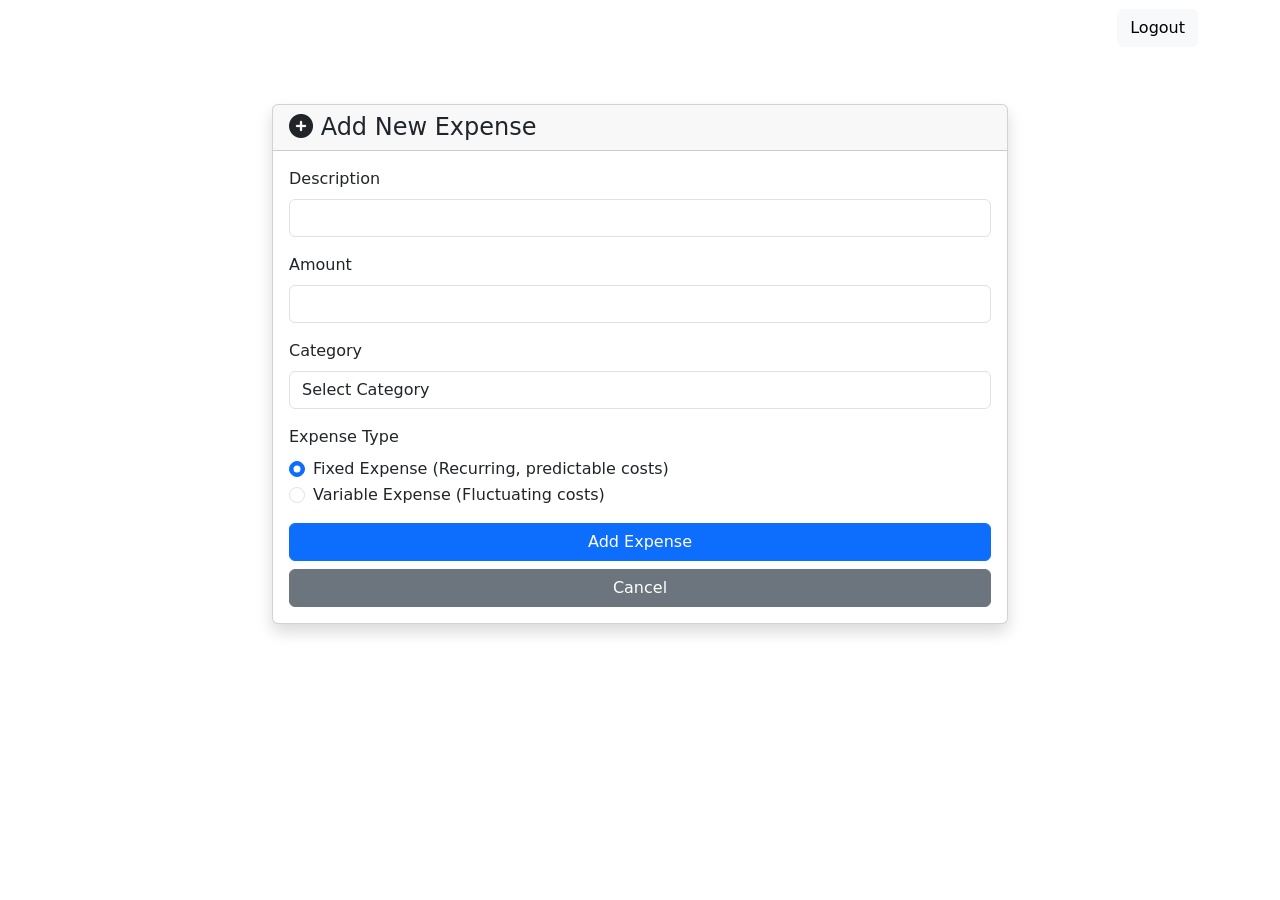
==== src/main/resources/templates/add-expense.html @ 21f18061 "first commit" ====
<!DOCTYPE html>
<html lang="en" xmlns:th="http://www.thymeleaf.org">
<head>
    <meta charset="UTF-8">
    <meta name="viewport" content="width=device-width, initial-scale=1.0">
    <title>Add Expense - LedgerFlow</title>
    <link href="https://cdn.jsdelivr.net/npm/bootstrap@5.1.3/dist/css/bootstrap.min.css" rel="stylesheet">
    <link rel="stylesheet" href="https://cdnjs.cloudflare.com/ajax/libs/font-awesome/6.0.0/css/all.min.css">
    <link rel="stylesheet" th:href="@{/css/style.css}">
</head>
<body>
    <nav class="navbar navbar-expand-lg navbar-dark">
        <div class="container">
            <a class="navbar-brand" th:href="@{/dashboard}">
                <i class="fas fa-book"></i> LedgerFlow
            </a>
            <div class="ms-auto">
                <form th:action="@{/logout}" method="post" class="d-inline">
                    <button type="submit" class="btn btn-light">Logout</button>
                </form>
            </div>
        </div>
    </nav>

    <div class="container mt-5">
        <div class="row justify-content-center">
            <div class="col-md-8">
                <div class="card shadow">
                    <div class="card-header">
                        <h4 class="mb-0"><i class="fas fa-plus-circle"></i> Add New Expense</h4>
                    </div>
                    <div class="card-body">
                        <form th:action="@{/expenses/add}" th:object="${expense}" method="post" onsubmit="return validateExpenseForm()">
                            <div class="mb-3">
                                <label for="description" class="form-label">Description</label>
                                <input type="text" class="form-control" id="description" th:field="*{description}" required>
                            </div>
                            
                            <div class="mb-3">
                                <label for="amount" class="form-label">Amount</label>
                                <input type="number" step="0.01" class="form-control" id="amount" th:field="*{amount}" required>
                            </div>
                            
                            <div class="mb-3">
                                <label for="category" class="form-label">Category</label>
                                <select class="form-control" id="category" th:field="*{category}" required>
                                    <option value="">Select Category</option>
                                    <option value="Rent">Rent</option>
                                    <option value="Salaries">Salaries</option>
                                    <option value="Utilities">Utilities</option>
                                    <option value="Marketing">Marketing</option>
                                    <option value="Supplies">Supplies</option>
                                    <option value="Travel">Travel</option>
                                    <option value="Insurance">Insurance</option>
                                    <option value="Other">Other</option>
                                </select>
                            </div>
                            
                            <div class="mb-3">
                                <label class="form-label">Expense Type</label>
                                <div class="form-check">
                                    <input class="form-check-input" type="radio" name="expenseType" id="fixed" value="FIXED" checked>
                                    <label class="form-check-label" for="fixed">
                                        Fixed Expense (Recurring, predictable costs)
                                    </label>
                                </div>
                                <div class="form-check">
                                    <input class="form-check-input" type="radio" name="expenseType" id="variable" value="VARIABLE">
                                    <label class="form-check-label" for="variable">
                                        Variable Expense (Fluctuating costs)
                                    </label>
                                </div>
                            </div>
                            
                            <div class="d-grid gap-2">
                                <button type="submit" class="btn btn-primary">Add Expense</button>
                                <a th:href="@{/dashboard}" class="btn btn-secondary">Cancel</a>
                            </div>
                        </form>
                    </div>
                </div>
            </div>
        </div>
    </div>
    
    <script th:src="@{/js/dashboard.js}"></script>
    <script src="https://cdn.jsdelivr.net/npm/bootstrap@5.1.3/dist/js/bootstrap.bundle.min.js"></script>
</body>
</html>
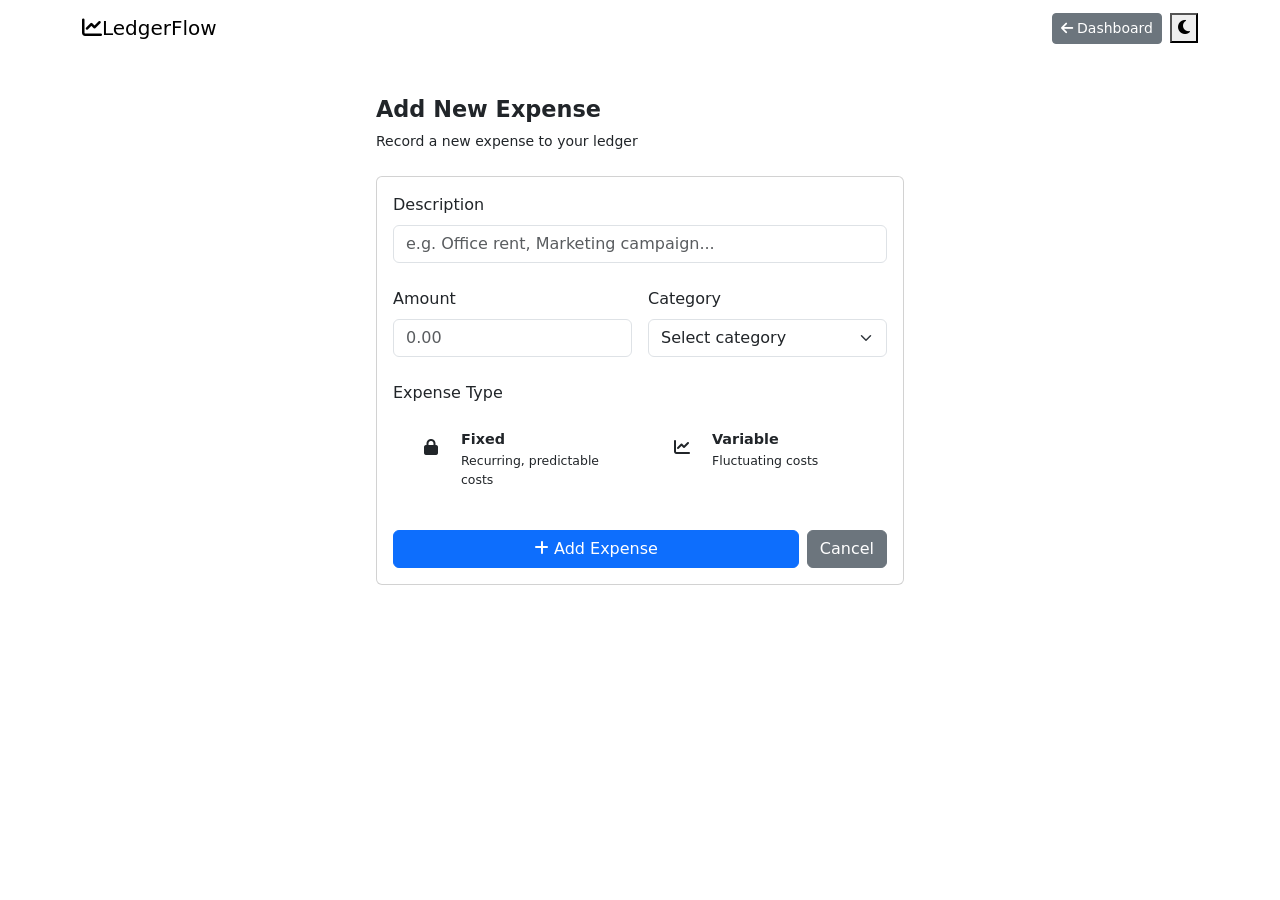
==== commit f36cbd26: "UI Change" ====
--- a/src/main/resources/templates/add-expense.html
+++ b/src/main/resources/templates/add-expense.html
@@ -1,89 +1,130 @@
 <!DOCTYPE html>
 <html lang="en" xmlns:th="http://www.thymeleaf.org">
 <head>
-    <meta charset="UTF-8">
-    <meta name="viewport" content="width=device-width, initial-scale=1.0">
-    <title>Add Expense - LedgerFlow</title>
-    <link href="https://cdn.jsdelivr.net/npm/bootstrap@5.1.3/dist/css/bootstrap.min.css" rel="stylesheet">
-    <link rel="stylesheet" href="https://cdnjs.cloudflare.com/ajax/libs/font-awesome/6.0.0/css/all.min.css">
-    <link rel="stylesheet" th:href="@{/css/style.css}">
+  <meta charset="UTF-8">
+  <meta name="viewport" content="width=device-width, initial-scale=1.0">
+  <title>Add Expense — LedgerFlow</title>
+  <link href="https://cdn.jsdelivr.net/npm/bootstrap@5.3.0/dist/css/bootstrap.min.css" rel="stylesheet">
+  <link rel="stylesheet" href="https://cdnjs.cloudflare.com/ajax/libs/font-awesome/6.4.0/css/all.min.css">
+  <link rel="stylesheet" th:href="@{/css/style.css}">
+  <style>
+    .form-page { min-height: calc(100vh - 64px); padding: 2.5rem 0; }
+    .form-card { max-width: 560px; margin: 0 auto; }
+    .type-option { display: none; }
+    .type-label {
+      display: flex; align-items: flex-start; gap: 12px;
+      background: var(--bg-surface-2); border: 1.5px solid var(--border);
+      border-radius: var(--radius-md); padding: 1rem 1.25rem;
+      cursor: pointer; transition: var(--transition); flex: 1;
+    }
+    .type-label:hover { border-color: var(--accent); background: var(--accent-light); }
+    .type-option:checked + .type-label {
+      border-color: var(--accent); background: var(--accent-light); color: var(--accent);
+    }
+    .type-radio-icon {
+      width: 36px; height: 36px; border-radius: 50%; flex-shrink: 0;
+      display: flex; align-items: center; justify-content: center; font-size: 1rem;
+    }
+  </style>
 </head>
 <body>
-    <nav class="navbar navbar-expand-lg navbar-dark">
-        <div class="container">
-            <a class="navbar-brand" th:href="@{/dashboard}">
-                <i class="fas fa-book"></i> LedgerFlow
-            </a>
-            <div class="ms-auto">
-                <form th:action="@{/logout}" method="post" class="d-inline">
-                    <button type="submit" class="btn btn-light">Logout</button>
-                </form>
+  <nav class="navbar navbar-expand-lg">
+    <div class="container d-flex align-items-center justify-content-between">
+      <a class="navbar-brand" th:href="@{/dashboard}">
+        <span class="brand-icon"><i class="fas fa-chart-line"></i></span>LedgerFlow
+      </a>
+      <div class="d-flex align-items-center gap-2">
+        <a th:href="@{/dashboard}" class="btn btn-secondary btn-sm">
+          <i class="fas fa-arrow-left"></i> Dashboard
+        </a>
+        <button class="theme-toggle" onclick="toggleTheme()" title="Toggle theme">
+          <i class="fas fa-moon" id="themeIcon"></i>
+        </button>
+      </div>
+    </div>
+  </nav>
+
+  <div class="form-page">
+    <div class="form-card fade-up px-3">
+      <div class="mb-4">
+        <h2 style="font-size:1.4rem;font-weight:700;">Add New Expense</h2>
+        <p style="color:var(--text-muted);font-size:0.875rem;">Record a new expense to your ledger</p>
+      </div>
+      <div class="card">
+        <div class="card-body">
+          <form th:action="@{/expenses/add}" th:object="${expense}" method="post" onsubmit="return validateExpenseForm()">
+
+            <div class="mb-4">
+              <label class="form-label">Description</label>
+              <input type="text" class="form-control" th:field="*{description}"
+                     placeholder="e.g. Office rent, Marketing campaign..." required>
             </div>
+
+            <div class="row g-3 mb-4">
+              <div class="col-6">
+                <label class="form-label">Amount</label>
+                <input type="number" step="0.01" min="0.01" class="form-control" id="amount"
+                       th:field="*{amount}" placeholder="0.00" required>
+              </div>
+              <div class="col-6">
+                <label class="form-label">Category</label>
+                <select class="form-select" th:field="*{category}" required>
+                  <option value="">Select category</option>
+                  <option value="Rent">🏢 Rent</option>
+                  <option value="Salaries">👥 Salaries</option>
+                  <option value="Utilities">⚡ Utilities</option>
+                  <option value="Marketing">📣 Marketing</option>
+                  <option value="Supplies">📦 Supplies</option>
+                  <option value="Travel">✈️ Travel</option>
+                  <option value="Insurance">🛡️ Insurance</option>
+                  <option value="Other">📋 Other</option>
+                </select>
+              </div>
+            </div>
+
+            <div class="mb-4">
+              <label class="form-label">Expense Type</label>
+              <div class="d-flex gap-2 flex-wrap">
+                <div style="flex:1;min-width:180px;">
+                  <input type="radio" class="type-option" name="expenseType" id="fixed" value="FIXED" checked>
+                  <label class="type-label" for="fixed">
+                    <div class="type-radio-icon" style="background:var(--info-light);color:var(--info);">
+                      <i class="fas fa-lock"></i>
+                    </div>
+                    <div>
+                      <div style="font-weight:600;font-size:0.9rem;">Fixed</div>
+                      <div style="font-size:0.78rem;color:var(--text-muted);margin-top:2px;">Recurring, predictable costs</div>
+                    </div>
+                  </label>
+                </div>
+                <div style="flex:1;min-width:180px;">
+                  <input type="radio" class="type-option" name="expenseType" id="variable" value="VARIABLE">
+                  <label class="type-label" for="variable">
+                    <div class="type-radio-icon" style="background:var(--warning-light);color:var(--warning);">
+                      <i class="fas fa-chart-line"></i>
+                    </div>
+                    <div>
+                      <div style="font-weight:600;font-size:0.9rem;">Variable</div>
+                      <div style="font-size:0.78rem;color:var(--text-muted);margin-top:2px;">Fluctuating costs</div>
+                    </div>
+                  </label>
+                </div>
+              </div>
+            </div>
+
+            <div class="d-flex gap-2">
+              <button type="submit" class="btn btn-primary flex-fill" style="justify-content:center;">
+                <i class="fas fa-plus"></i> Add Expense
+              </button>
+              <a th:href="@{/dashboard}" class="btn btn-secondary">Cancel</a>
+            </div>
+          </form>
         </div>
-    </nav>
+      </div>
+    </div>
+  </div>
 
-    <div class="container mt-5">
-        <div class="row justify-content-center">
-            <div class="col-md-8">
-                <div class="card shadow">
-                    <div class="card-header">
-                        <h4 class="mb-0"><i class="fas fa-plus-circle"></i> Add New Expense</h4>
-                    </div>
-                    <div class="card-body">
-                        <form th:action="@{/expenses/add}" th:object="${expense}" method="post" onsubmit="return validateExpenseForm()">
-                            <div class="mb-3">
-                                <label for="description" class="form-label">Description</label>
-                                <input type="text" class="form-control" id="description" th:field="*{description}" required>
-                            </div>
-                            
-                            <div class="mb-3">
-                                <label for="amount" class="form-label">Amount</label>
-                                <input type="number" step="0.01" class="form-control" id="amount" th:field="*{amount}" required>
-                            </div>
-                            
-                            <div class="mb-3">
-                                <label for="category" class="form-label">Category</label>
-                                <select class="form-control" id="category" th:field="*{category}" required>
-                                    <option value="">Select Category</option>
-                                    <option value="Rent">Rent</option>
-                                    <option value="Salaries">Salaries</option>
-                                    <option value="Utilities">Utilities</option>
-                                    <option value="Marketing">Marketing</option>
-                                    <option value="Supplies">Supplies</option>
-                                    <option value="Travel">Travel</option>
-                                    <option value="Insurance">Insurance</option>
-                                    <option value="Other">Other</option>
-                                </select>
-                            </div>
-                            
-                            <div class="mb-3">
-                                <label class="form-label">Expense Type</label>
-                                <div class="form-check">
-                                    <input class="form-check-input" type="radio" name="expenseType" id="fixed" value="FIXED" checked>
-                                    <label class="form-check-label" for="fixed">
-                                        Fixed Expense (Recurring, predictable costs)
-                                    </label>
-                                </div>
-                                <div class="form-check">
-                                    <input class="form-check-input" type="radio" name="expenseType" id="variable" value="VARIABLE">
-                                    <label class="form-check-label" for="variable">
-                                        Variable Expense (Fluctuating costs)
-                                    </label>
-                                </div>
-                            </div>
-                            
-                            <div class="d-grid gap-2">
-                                <button type="submit" class="btn btn-primary">Add Expense</button>
-                                <a th:href="@{/dashboard}" class="btn btn-secondary">Cancel</a>
-                            </div>
-                        </form>
-                    </div>
-                </div>
-            </div>
-        </div>
-    </div>
-    
-    <script th:src="@{/js/dashboard.js}"></script>
-    <script src="https://cdn.jsdelivr.net/npm/bootstrap@5.1.3/dist/js/bootstrap.bundle.min.js"></script>
+  <script src="https://cdn.jsdelivr.net/npm/bootstrap@5.3.0/dist/js/bootstrap.bundle.min.js"></script>
+  <script th:src="@{/js/dashboard.js}"></script>
 </body>
 </html>
